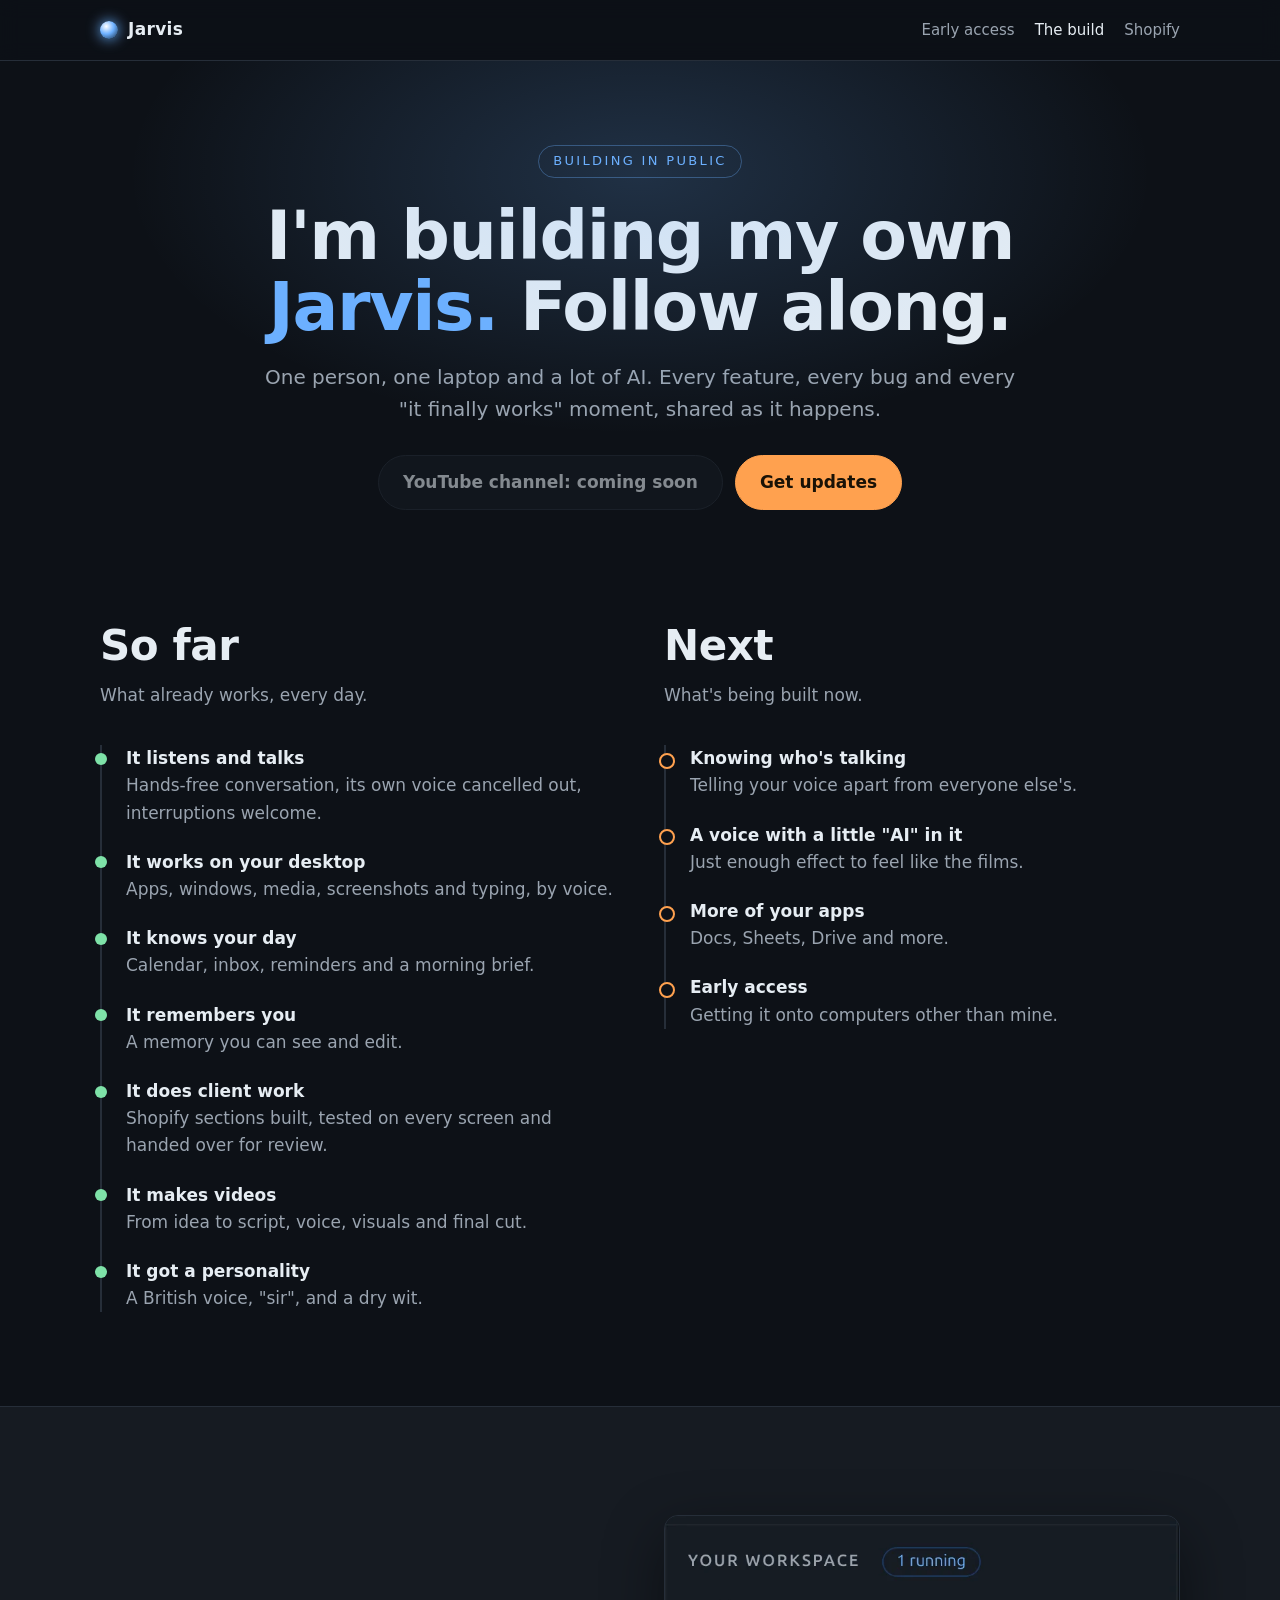
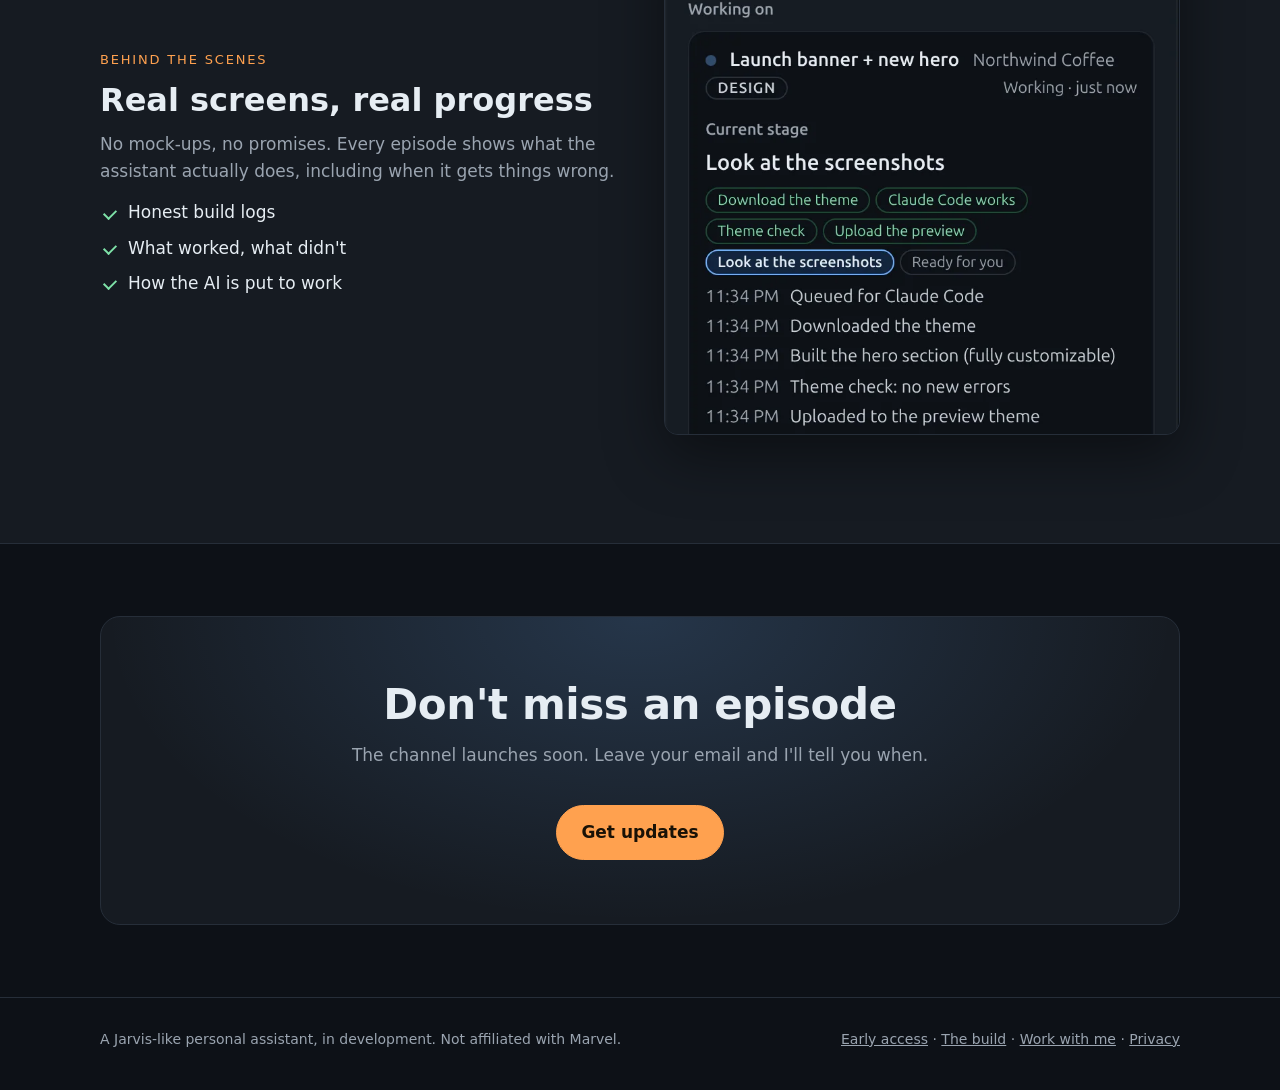
==== build.html @ 3f54a321 "The full site: home, early access, the build, work with me (Shopify), privacy; demo-data screenshots" ====
<!doctype html>
<html lang="en"><head><meta charset="utf-8"><meta name="viewport" content="width=device-width,initial-scale=1">
<title>The build | Jarvis</title><meta name="description" content="Follow the build of a Jarvis-like personal assistant, in public.">
<meta property="og:title" content="The build | Jarvis"><meta property="og:description" content="Follow the build of a Jarvis-like personal assistant, in public.">
<meta property="og:image" content="https://itsahmadonai.github.io/jarvis-app/img/home.webp">
<link rel="stylesheet" href="style.css"></head><body>
<nav><div class="wrap"><a class="logo" href="index.html"><span class="dot"></span>Jarvis</a>
<div class="links"><a href="early-access.html">Early access</a><a href="build.html" aria-current="page">The build</a><a href="work-with-me.html" class="hide-sm">Shopify</a></div></div></nav>

<header class="hero"><div class="wrap">
<span class="eyebrow">Building in public</span>
<h1>I'm building my own <em>Jarvis.</em> Follow along.</h1>
<p class="lead">One person, one laptop and a lot of AI. Every feature, every bug and every "it finally works" moment,
shared as it happens.</p>
<div class="ctas"><a class="btn" aria-disabled="true">YouTube channel: coming soon</a><a class="btn primary" href="https://docs.google.com/forms/d/e/1FAIpQLScqDjqnsNxoVrz9v8gEmZezJogX1aKm2vPyD3jjPqovd2WQjw/viewform?usp=pp_url&amp;entry.1533219292=Updates+on+the+build">Get updates</a></div>
</div></header>

<section><div class="wrap" style="display:grid;gap:48px;grid-template-columns:repeat(auto-fit,minmax(300px,1fr))">
<div><h2>So far</h2><p class="sub">What already works, every day.</p>
<ol class="timeline">
<li><b>It listens and talks</b><span>Hands-free conversation, its own voice cancelled out, interruptions welcome.</span></li>
<li><b>It works on your desktop</b><span>Apps, windows, media, screenshots and typing, by voice.</span></li>
<li><b>It knows your day</b><span>Calendar, inbox, reminders and a morning brief.</span></li>
<li><b>It remembers you</b><span>A memory you can see and edit.</span></li>
<li><b>It does client work</b><span>Shopify sections built, tested on every screen and handed over for review.</span></li>
<li><b>It makes videos</b><span>From idea to script, voice, visuals and final cut.</span></li>
<li><b>It got a personality</b><span>A British voice, "sir", and a dry wit.</span></li>
</ol></div>
<div><h2>Next</h2><p class="sub">What's being built now.</p>
<ol class="timeline">
<li class="next"><b>Knowing who's talking</b><span>Telling your voice apart from everyone else's.</span></li>
<li class="next"><b>A voice with a little "AI" in it</b><span>Just enough effect to feel like the films.</span></li>
<li class="next"><b>More of your apps</b><span>Docs, Sheets, Drive and more.</span></li>
<li class="next"><b>Early access</b><span>Getting it onto computers other than mine.</span></li>
</ol></div>
</div></section>

<section class="alt"><div class="wrap">
<div class="row"><div class="text"><span class="tag">Behind the scenes</span><h3>Real screens, real progress</h3>
<p>No mock-ups, no promises. Every episode shows what the assistant actually does, including when it gets things wrong.</p><ul class="ticks"><li>Honest build logs</li><li>What worked, what didn't</li><li>How the AI is put to work</li></ul></div>
<div class="pic"><img src="img/overview.webp" alt="The workspace with a job in progress"></div></div>
</div></section>

<section><div class="wrap"><div class="cta-band">
<h2>Don't miss an episode</h2><p class="sub" style="margin-inline:auto">The channel launches soon. Leave your email and I'll tell you when.</p>
<a class="btn primary" href="https://docs.google.com/forms/d/e/1FAIpQLScqDjqnsNxoVrz9v8gEmZezJogX1aKm2vPyD3jjPqovd2WQjw/viewform?usp=pp_url&amp;entry.1533219292=Updates+on+the+build">Get updates</a></div></div></section>

<footer><div class="wrap"><span>A Jarvis-like personal assistant, in development. Not affiliated with Marvel.</span>
<span><a href="early-access.html">Early access</a> · <a href="build.html">The build</a> · <a href="work-with-me.html">Work with me</a> · <a href="privacy.html">Privacy</a></span></div></footer>
</body></html>
---- style.css ----
:root {
  --bg: #0D1117; --panel: #161B22; --raised: #1F2630; --line: #262E39;
  --text: #E6EDF3; --muted: #9AA4B0; --blue: #6CB0FF; --blue-strong: #1F6FEB;
  --orange: #FFA14F; --on-orange: #1A1206; --green: #7EE2A8;
  --sans: "Ubuntu Sans", "Ubuntu", system-ui, sans-serif;
  color-scheme: dark;
}
* { box-sizing: border-box; }
html { scroll-behavior: smooth; }
body { margin: 0; background: var(--bg); color: var(--text); font: 17px/1.6 var(--sans); -webkit-font-smoothing: antialiased; }
img { max-width: 100%; display: block; }
a { color: var(--blue); }
.wrap { max-width: 1120px; margin: 0 auto; padding: 0 20px; }

/* nav */
nav { position: sticky; top: 0; z-index: 5; background: rgba(13,17,23,.82); backdrop-filter: blur(10px); border-bottom: 1px solid var(--line); }
nav .wrap { display: flex; align-items: center; gap: 22px; height: 60px; }
.logo { display: flex; align-items: center; gap: 10px; color: var(--text); text-decoration: none; font-weight: 700; letter-spacing: .02em; }
.dot { width: 18px; height: 18px; border-radius: 50%; background: radial-gradient(circle at 35% 30%, #fff, var(--blue) 45%, #123 100%); box-shadow: 0 0 14px var(--blue); }
nav .links { margin-left: auto; display: flex; gap: 20px; }
nav .links a { color: var(--muted); text-decoration: none; font-size: 15px; }
nav .links a:hover, nav .links a[aria-current] { color: var(--text); }

/* hero */
.hero { position: relative; padding: 84px 0 40px; text-align: center; overflow: hidden; }
.hero::before { content: ""; position: absolute; inset: -30% 10% auto; height: 520px; background: radial-gradient(closest-side, rgba(108,176,255,.20), transparent); pointer-events: none; }
.eyebrow { display: inline-block; font-size: 13px; letter-spacing: .18em; text-transform: uppercase; color: var(--blue); border: 1px solid rgba(108,176,255,.35); border-radius: 999px; padding: 5px 14px; }
h1 { font-size: clamp(36px, 6.4vw, 68px); line-height: 1.05; margin: 22px auto 18px; max-width: 14em; letter-spacing: -.02em; }
h1 em, h2 em { font-style: normal; color: var(--blue); }
.lead { color: var(--muted); font-size: clamp(17px, 2.2vw, 20px); max-width: 38em; margin: 0 auto; }
.ctas { display: flex; gap: 12px; justify-content: center; flex-wrap: wrap; margin-top: 30px; }
.btn { display: inline-flex; align-items: center; gap: 8px; padding: 13px 24px; border-radius: 999px; font-weight: 600; text-decoration: none; border: 1px solid var(--line); color: var(--text); background: var(--panel); }
.btn:hover { border-color: var(--blue); }
.btn.primary { background: var(--orange); color: var(--on-orange); border-color: var(--orange); }
.btn.primary:hover { filter: brightness(1.08); }
.btn[aria-disabled] { opacity: .55; pointer-events: none; }
.shot { margin: 56px auto 0; border-radius: 16px; border: 1px solid var(--line); box-shadow: 0 30px 80px rgba(0,0,0,.55), 0 0 0 1px rgba(108,176,255,.08); overflow: hidden; }

/* sections */
section { padding: 72px 0; }
section.alt { background: var(--panel); border-block: 1px solid var(--line); }
h2 { font-size: clamp(28px, 4vw, 42px); line-height: 1.15; margin: 0 0 12px; letter-spacing: -.01em; }
.sub { color: var(--muted); max-width: 40em; margin: 0 0 36px; }
.center { text-align: center; }
.center .sub { margin-inline: auto; }

.grid { display: grid; gap: 18px; grid-template-columns: repeat(auto-fit, minmax(260px, 1fr)); }
.card { background: var(--raised); border: 1px solid var(--line); border-radius: 16px; padding: 24px; }
section.alt .card { background: var(--bg); }
.card h3 { margin: 12px 0 8px; font-size: 20px; }
.card p { margin: 0; color: var(--muted); }
.ico { width: 42px; height: 42px; border-radius: 12px; display: grid; place-items: center; background: rgba(108,176,255,.12); color: var(--blue); }
.ico svg { width: 22px; height: 22px; }

/* feature rows: text + picture */
.row { display: grid; grid-template-columns: 1fr 1fr; gap: 48px; align-items: center; padding: 36px 0; }
.row + .row { border-top: 1px solid var(--line); }
.row.flip .text { order: 2; }
.row .text h3 { font-size: clamp(24px, 3vw, 32px); margin: 8px 0 12px; line-height: 1.2; }
.row .text p { color: var(--muted); margin: 0 0 14px; }
.tag { font-size: 13px; letter-spacing: .14em; text-transform: uppercase; color: var(--orange); }
.row .pic { border-radius: 14px; overflow: hidden; border: 1px solid var(--line); box-shadow: 0 20px 60px rgba(0,0,0,.45); max-height: 520px; }
ul.ticks { list-style: none; padding: 0; margin: 0; }
ul.ticks li { padding-left: 28px; position: relative; margin: 8px 0; color: var(--text); }
ul.ticks li::before { content: ""; position: absolute; left: 4px; top: .55em; width: 10px; height: 6px; border-left: 2px solid var(--green); border-bottom: 2px solid var(--green); transform: rotate(-45deg); }

/* steps */
.steps { counter-reset: s; display: grid; gap: 18px; grid-template-columns: repeat(auto-fit, minmax(220px, 1fr)); }
.steps .card::before { counter-increment: s; content: counter(s); display: grid; place-items: center; width: 34px; height: 34px; border-radius: 50%; background: var(--blue-strong); color: #fff; font-weight: 700; }

/* path cards */
a.card { text-decoration: none; color: var(--text); transition: border-color .15s, transform .15s; }
a.card:hover { border-color: var(--blue); transform: translateY(-2px); }
a.card .go { color: var(--blue); font-weight: 600; margin-top: 14px; display: block; }

.cta-band { text-align: center; padding: 64px 24px; border-radius: 20px; background: radial-gradient(ellipse at top, rgba(108,176,255,.18), transparent 70%), var(--panel); border: 1px solid var(--line); }
.timeline { border-left: 2px solid var(--line); margin: 0; padding: 0 0 0 24px; list-style: none; }
.timeline li { position: relative; margin: 0 0 22px; }
.timeline li::before { content: ""; position: absolute; left: -31px; top: .45em; width: 12px; height: 12px; border-radius: 50%; background: var(--green); }
.timeline li.next::before { background: var(--bg); border: 2px solid var(--orange); }
.timeline b { display: block; }
.timeline span { color: var(--muted); }
details { background: var(--raised); border: 1px solid var(--line); border-radius: 12px; padding: 16px 20px; margin-bottom: 10px; }
summary { cursor: pointer; font-weight: 600; }
details p { color: var(--muted); margin: 10px 0 0; }

footer { border-top: 1px solid var(--line); padding: 30px 0 40px; color: var(--muted); font-size: 14px; }
footer .wrap { display: flex; gap: 20px; flex-wrap: wrap; justify-content: space-between; }
footer a { color: var(--muted); }

.prose { max-width: 720px; }
.prose h2 { font-size: 24px; margin-top: 34px; }
.prose li, .prose p { color: var(--muted); }

@media (max-width: 760px) {
  nav .links { gap: 14px; }
  nav .links a.hide-sm { display: none; }
  .row { grid-template-columns: 1fr; gap: 22px; }
  .row.flip .text { order: 0; }
  .hero { padding-top: 56px; }
  section { padding: 52px 0; }
}
@media (prefers-reduced-motion: reduce) { html { scroll-behavior: auto; } a.card { transition: none; } }
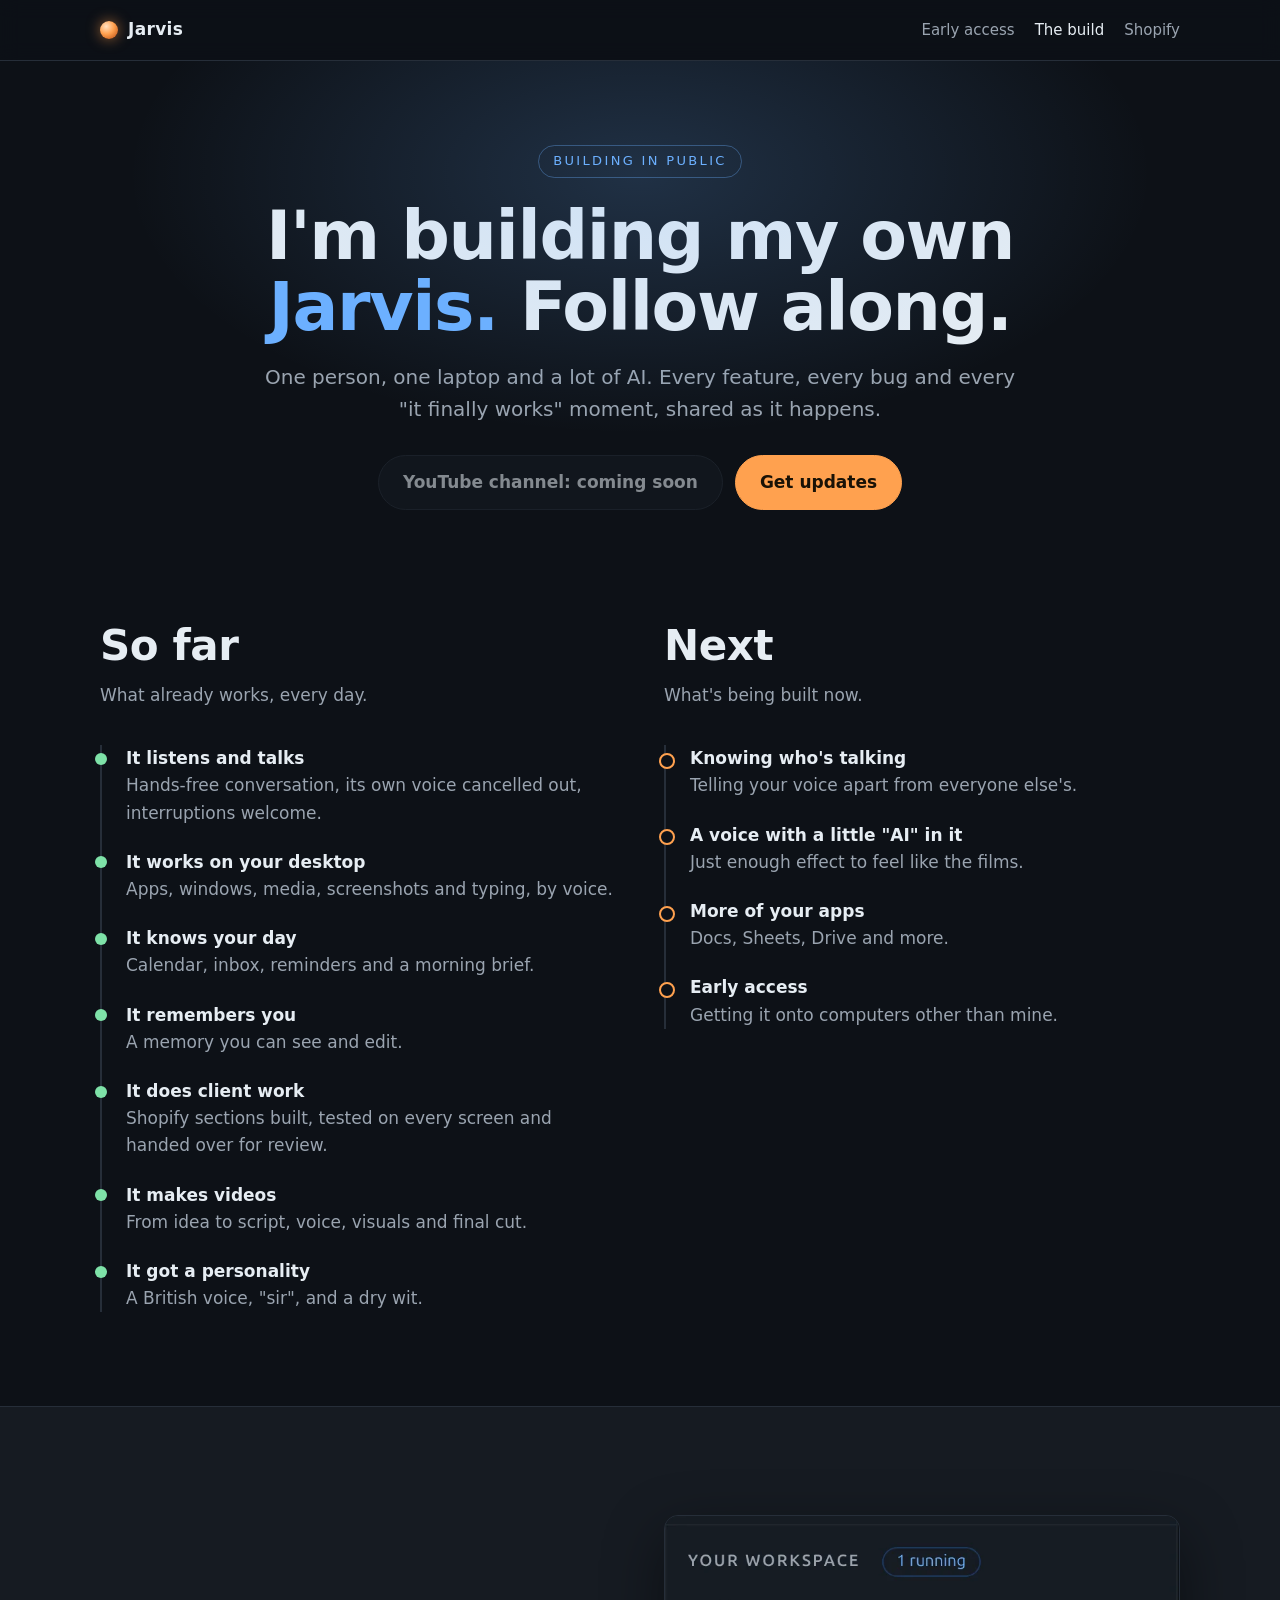
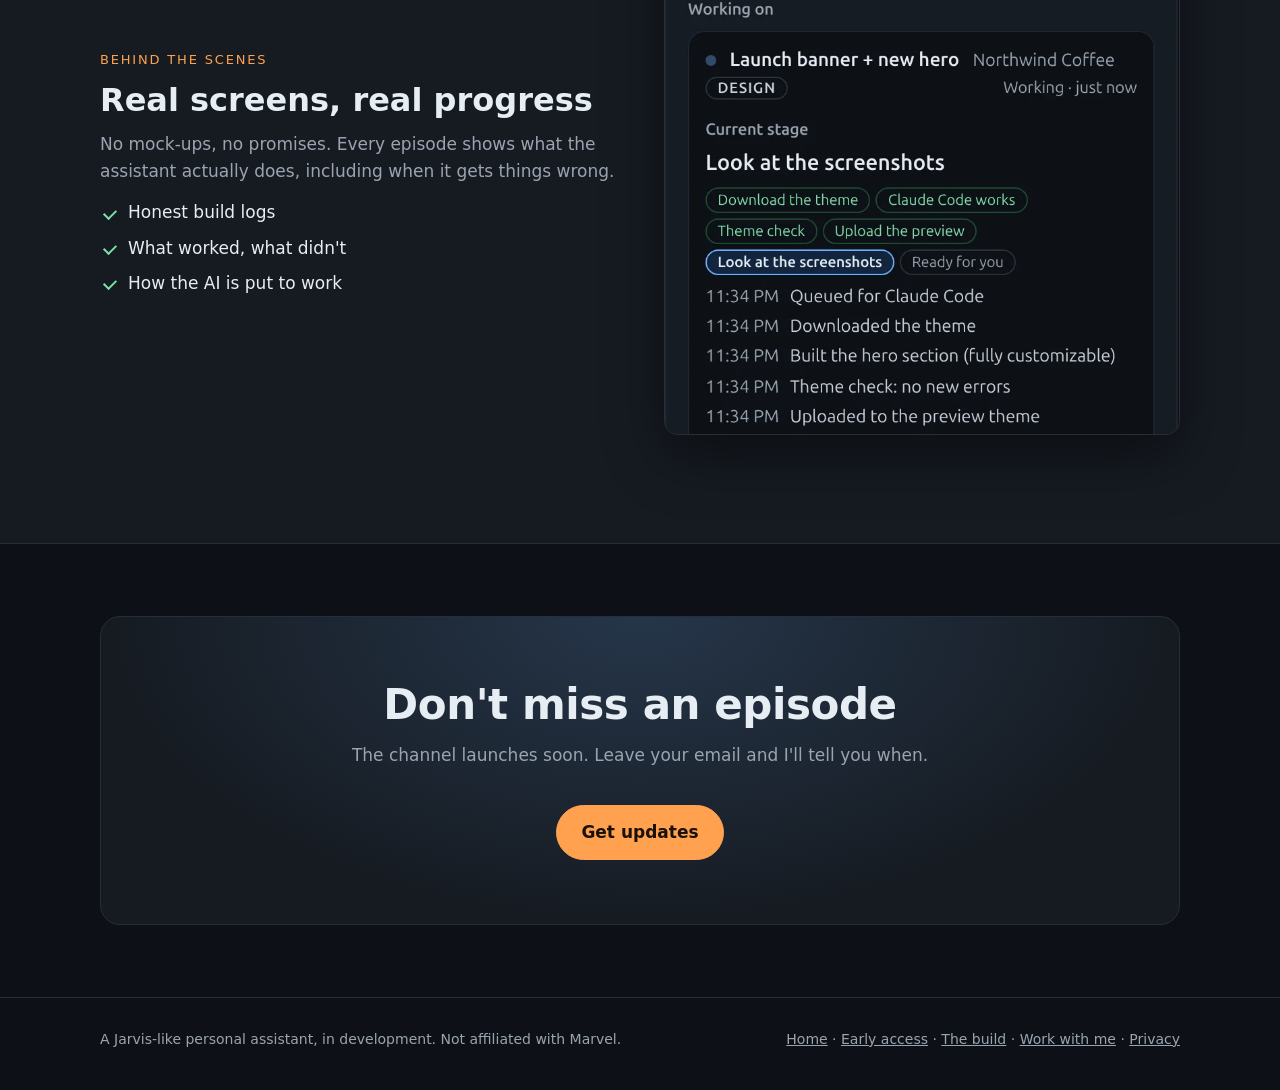
==== commit 3e398c7d: "SEO + sharing: favicon set (the app's orb) + manifest, a 1200x630 share image per page, canonical/Op" ====
--- a/build.html
+++ b/build.html
@@ -1,18 +1,41 @@
 <!doctype html>
 <html lang="en"><head><meta charset="utf-8"><meta name="viewport" content="width=device-width,initial-scale=1">
-<title>The build | Jarvis</title><meta name="description" content="Follow the build of a Jarvis-like personal assistant, in public.">
-<meta property="og:title" content="The build | Jarvis"><meta property="og:description" content="Follow the build of a Jarvis-like personal assistant, in public.">
-<meta property="og:image" content="https://itsahmadonai.github.io/jarvis-app/img/home.webp">
+<title>Building a real-life Jarvis AI assistant, in public</title>
+<meta name="description" content="Follow one developer building a Jarvis-like AI voice assistant: what already works, what's next and every lesson along the way.">
+<link rel="canonical" href="https://itsahmadonai.github.io/jarvis-app/build.html">
+<meta name="robots" content="index,follow,max-image-preview:large">
+<meta name="author" content="Ahmad">
+<meta name="theme-color" content="#0D1117">
+<meta name="color-scheme" content="dark">
+<link rel="icon" href="favicon.svg" type="image/svg+xml">
+<link rel="icon" href="favicon-32.png" sizes="32x32" type="image/png">
+<link rel="apple-touch-icon" href="apple-touch-icon.png">
+<link rel="manifest" href="site.webmanifest">
+<meta property="og:type" content="website">
+<meta property="og:site_name" content="Jarvis">
+<meta property="og:locale" content="en_US">
+<meta property="og:url" content="https://itsahmadonai.github.io/jarvis-app/build.html">
+<meta property="og:title" content="Building a real-life Jarvis AI assistant, in public">
+<meta property="og:description" content="Follow one developer building a Jarvis-like AI voice assistant: what already works, what's next and every lesson along the way.">
+<meta property="og:image" content="https://itsahmadonai.github.io/jarvis-app/img/og-build.jpg">
+<meta property="og:image:width" content="1200"><meta property="og:image:height" content="630">
+<meta property="og:image:alt" content="Building a real-life Jarvis AI assistant, in public">
+<meta name="twitter:card" content="summary_large_image">
+<meta name="twitter:title" content="Building a real-life Jarvis AI assistant, in public">
+<meta name="twitter:description" content="Follow one developer building a Jarvis-like AI voice assistant: what already works, what's next and every lesson along the way.">
+<meta name="twitter:image" content="https://itsahmadonai.github.io/jarvis-app/img/og-build.jpg">
 <link rel="stylesheet" href="style.css"></head><body>
-<nav><div class="wrap"><a class="logo" href="index.html"><span class="dot"></span>Jarvis</a>
+<a class="skip" href="#main">Skip to content</a>
+<nav aria-label="Main"><div class="wrap"><a class="logo" href="./" aria-label="Jarvis home"><span class="dot"></span>Jarvis</a>
 <div class="links"><a href="early-access.html">Early access</a><a href="build.html" aria-current="page">The build</a><a href="work-with-me.html" class="hide-sm">Shopify</a></div></div></nav>
+<main id="main">
 
 <header class="hero"><div class="wrap">
 <span class="eyebrow">Building in public</span>
 <h1>I'm building my own <em>Jarvis.</em> Follow along.</h1>
 <p class="lead">One person, one laptop and a lot of AI. Every feature, every bug and every "it finally works" moment,
 shared as it happens.</p>
-<div class="ctas"><a class="btn" aria-disabled="true">YouTube channel: coming soon</a><a class="btn primary" href="https://docs.google.com/forms/d/e/1FAIpQLScqDjqnsNxoVrz9v8gEmZezJogX1aKm2vPyD3jjPqovd2WQjw/viewform?usp=pp_url&amp;entry.1533219292=Updates+on+the+build">Get updates</a></div>
+<div class="ctas"><span class="btn" aria-disabled="true">YouTube channel: coming soon</span><a class="btn primary" href="https://docs.google.com/forms/d/e/1FAIpQLScqDjqnsNxoVrz9v8gEmZezJogX1aKm2vPyD3jjPqovd2WQjw/viewform?usp=pp_url&amp;entry.1533219292=Updates+on+the+build">Get updates</a></div>
 </div></header>
 
 <section><div class="wrap" style="display:grid;gap:48px;grid-template-columns:repeat(auto-fit,minmax(300px,1fr))">
@@ -38,13 +61,14 @@
 <section class="alt"><div class="wrap">
 <div class="row"><div class="text"><span class="tag">Behind the scenes</span><h3>Real screens, real progress</h3>
 <p>No mock-ups, no promises. Every episode shows what the assistant actually does, including when it gets things wrong.</p><ul class="ticks"><li>Honest build logs</li><li>What worked, what didn't</li><li>How the AI is put to work</li></ul></div>
-<div class="pic"><img src="img/overview.webp" alt="The workspace with a job in progress"></div></div>
+<div class="pic"><img src="img/overview.webp" alt="The workspace with a job in progress" width="762" height="1280" loading="lazy" decoding="async"></div></div>
 </div></section>
 
 <section><div class="wrap"><div class="cta-band">
 <h2>Don't miss an episode</h2><p class="sub" style="margin-inline:auto">The channel launches soon. Leave your email and I'll tell you when.</p>
 <a class="btn primary" href="https://docs.google.com/forms/d/e/1FAIpQLScqDjqnsNxoVrz9v8gEmZezJogX1aKm2vPyD3jjPqovd2WQjw/viewform?usp=pp_url&amp;entry.1533219292=Updates+on+the+build">Get updates</a></div></div></section>
 
+</main>
 <footer><div class="wrap"><span>A Jarvis-like personal assistant, in development. Not affiliated with Marvel.</span>
-<span><a href="early-access.html">Early access</a> · <a href="build.html">The build</a> · <a href="work-with-me.html">Work with me</a> · <a href="privacy.html">Privacy</a></span></div></footer>
+<span><a href="./">Home</a> · <a href="early-access.html">Early access</a> · <a href="build.html">The build</a> · <a href="work-with-me.html">Work with me</a> · <a href="privacy.html">Privacy</a></span></div></footer>
 </body></html>
--- a/style.css
+++ b/style.css
@@ -8,7 +8,7 @@
 * { box-sizing: border-box; }
 html { scroll-behavior: smooth; }
 body { margin: 0; background: var(--bg); color: var(--text); font: 17px/1.6 var(--sans); -webkit-font-smoothing: antialiased; }
-img { max-width: 100%; display: block; }
+img { max-width: 100%; height: auto; display: block; }
 a { color: var(--blue); }
 .wrap { max-width: 1120px; margin: 0 auto; padding: 0 20px; }
 
@@ -101,3 +101,9 @@
   section { padding: 52px 0; }
 }
 @media (prefers-reduced-motion: reduce) { html { scroll-behavior: auto; } a.card { transition: none; } }
+
+/* accessibility */
+.skip { position: absolute; left: 12px; top: -60px; z-index: 10; background: var(--orange); color: var(--on-orange); padding: 10px 16px; border-radius: 8px; font-weight: 700; text-decoration: none; }
+.skip:focus { top: 12px; }
+a:focus-visible, summary:focus-visible { outline: 2px solid var(--blue); outline-offset: 3px; border-radius: 6px; }
+.dot { background: radial-gradient(circle at 35% 30%, #FFE1C2, #FFA14F 45%, #B4470F 100%); box-shadow: 0 0 14px rgba(255,161,79,.6); }
